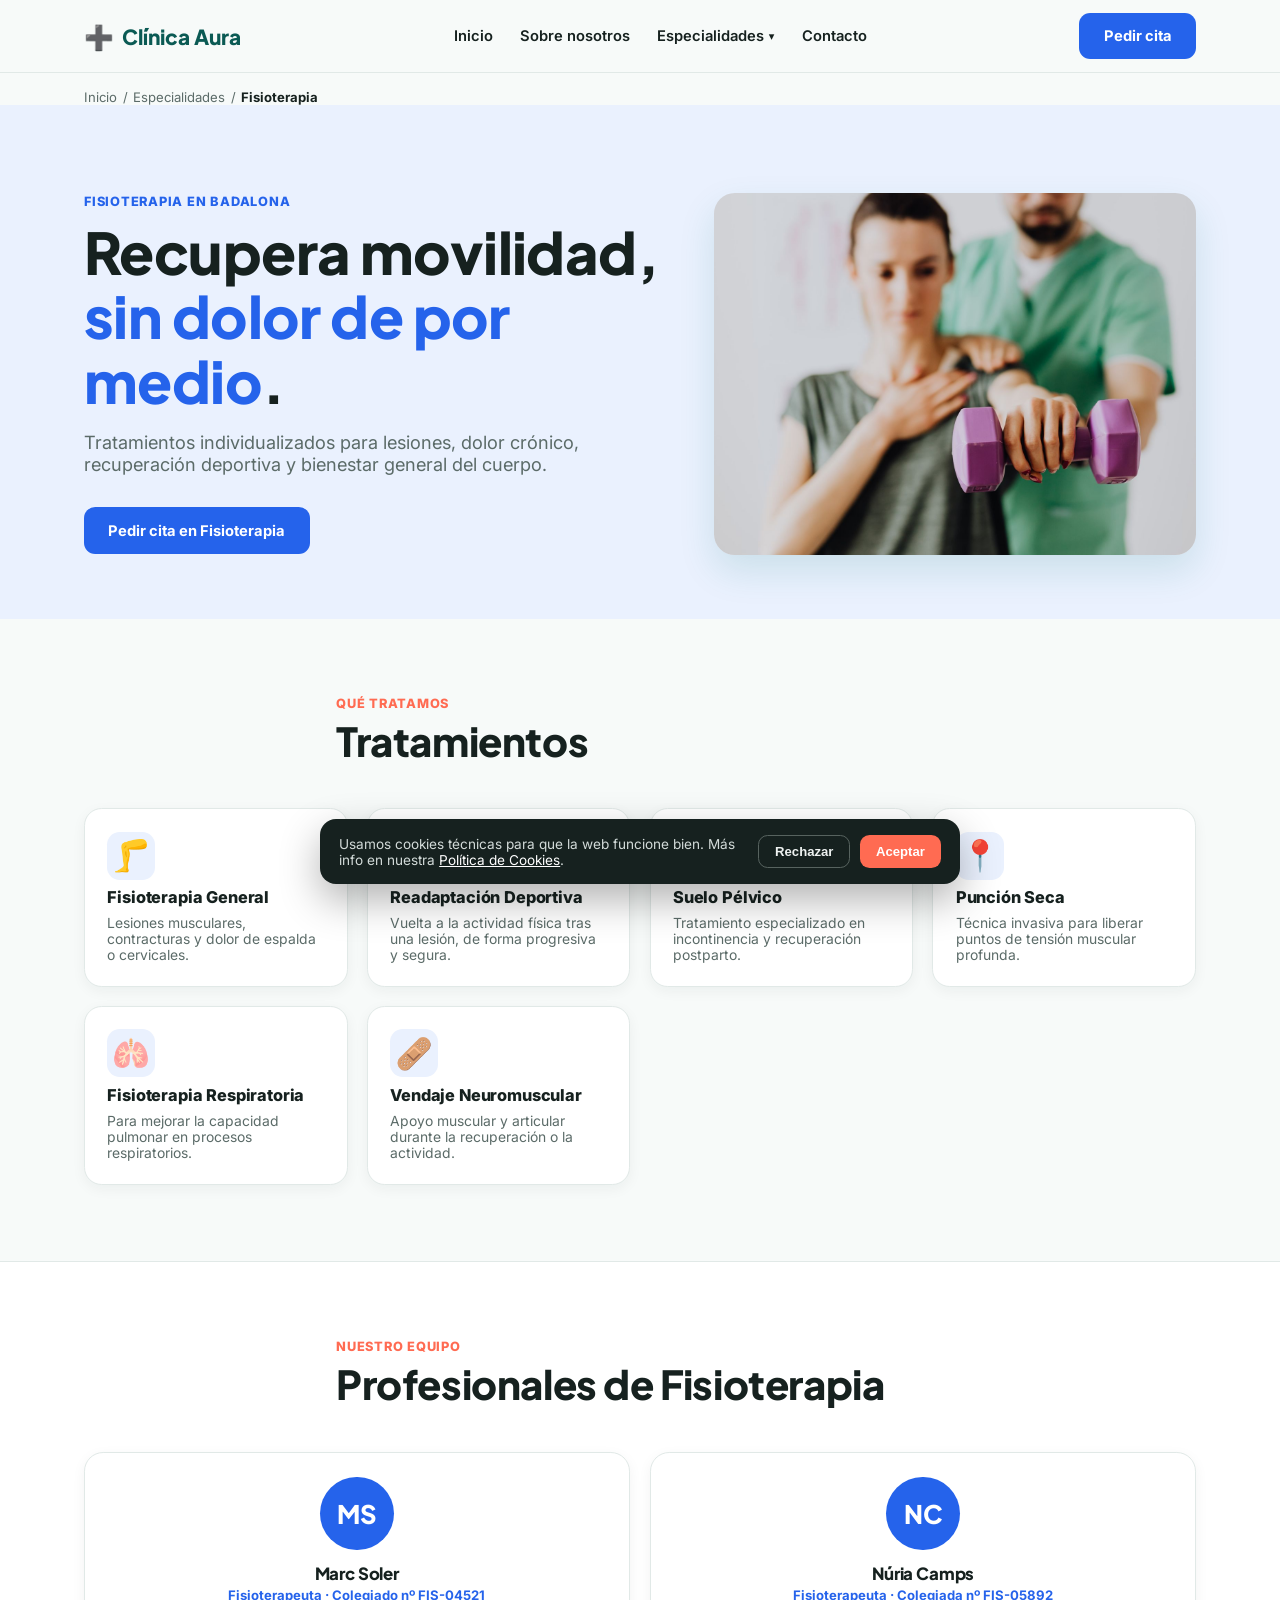
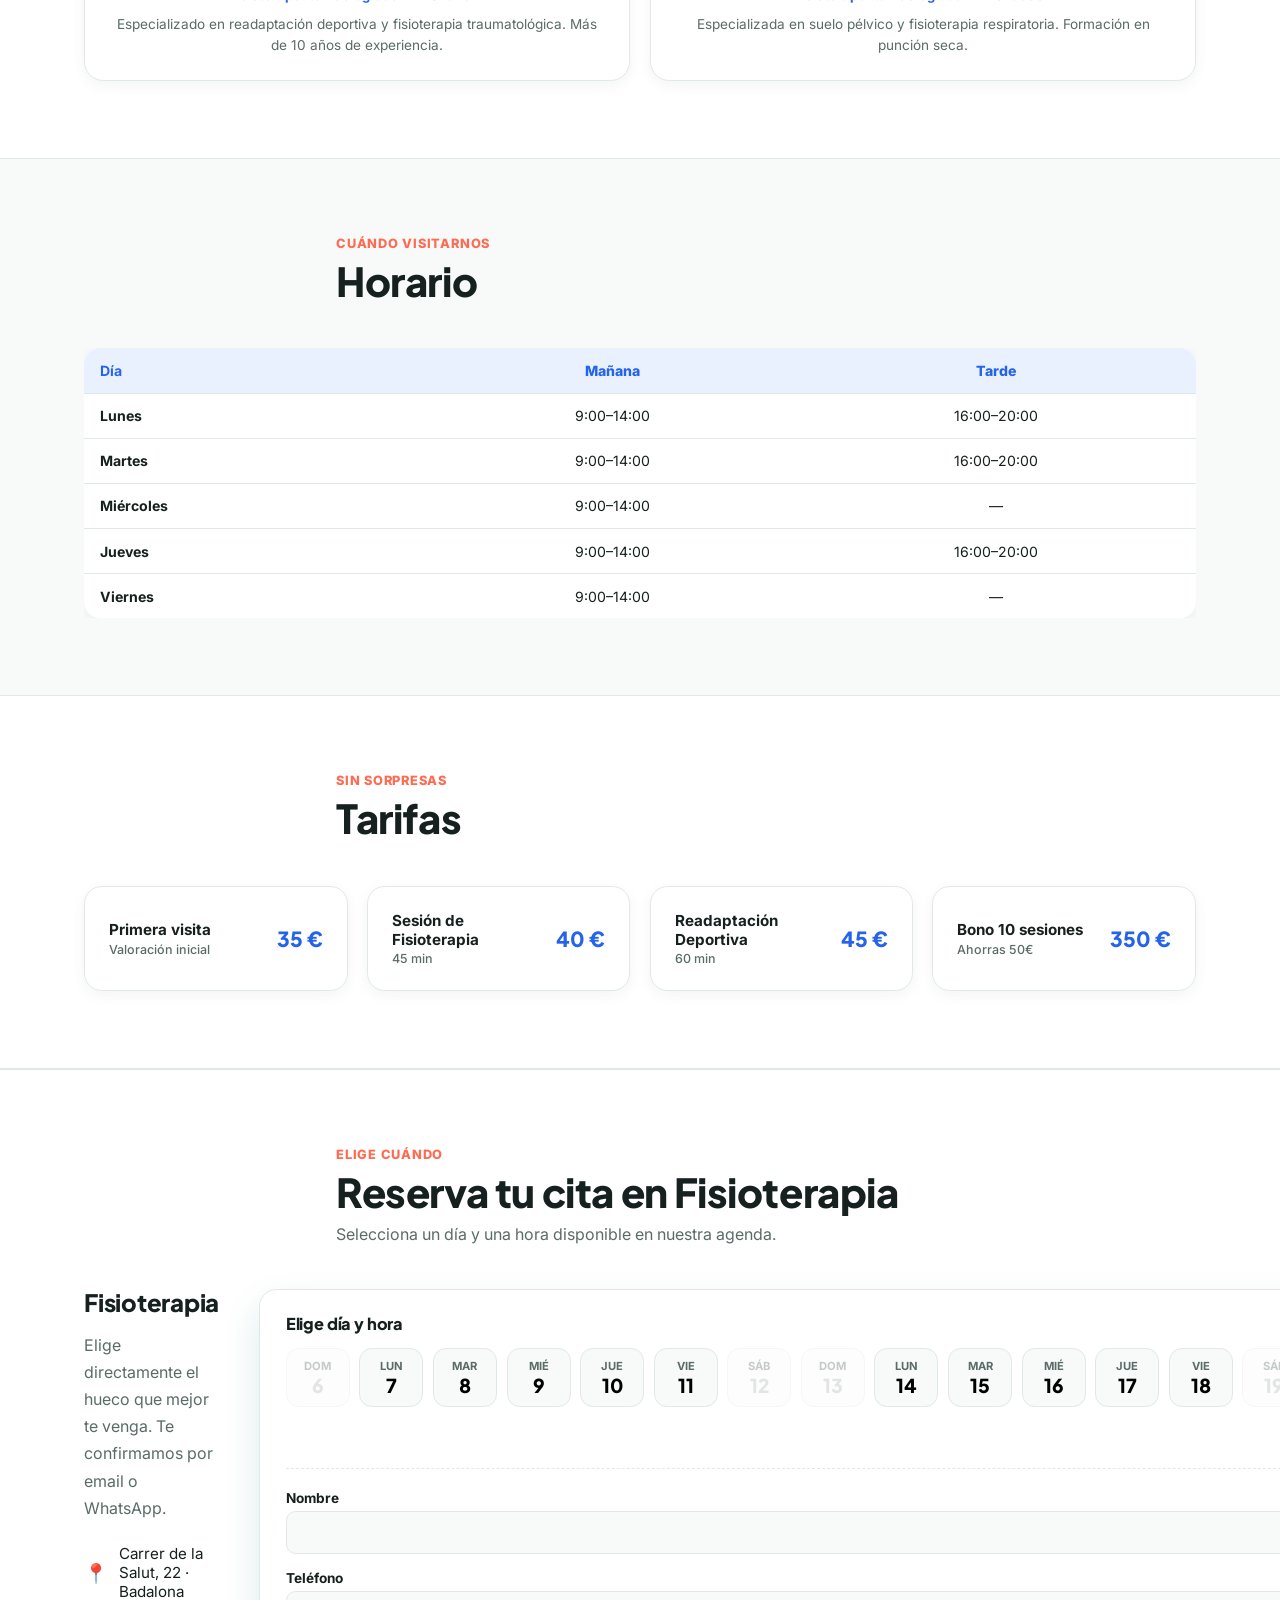
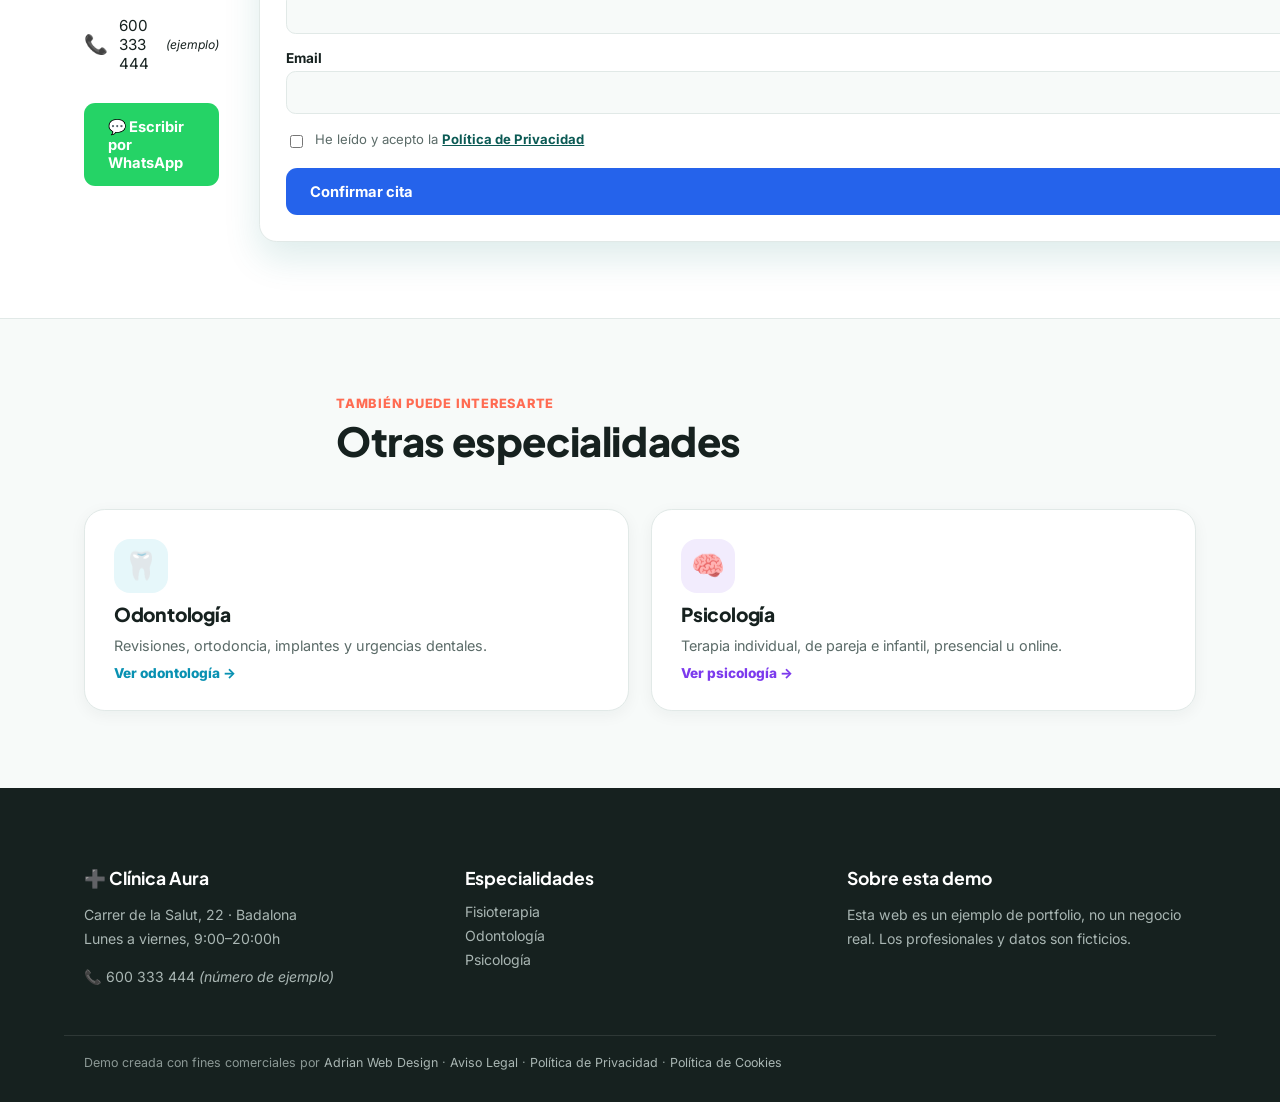
==== fisioterapia.html @ 90108363 "Primera version de la demo Clinica Aura" ====
<!doctype html>
<html lang="es">
<head>
<meta charset="UTF-8" />
<meta name="viewport" content="width=device-width, initial-scale=1.0" />
<title>Fisioterapia en Badalona | Clínica Aura</title>
<meta name="description" content="Fisioterapia en Badalona: readaptación deportiva, suelo pélvico y punción seca. Horarios, profesionales y tarifas. Pide tu cita en Clínica Aura." />
<link rel="preconnect" href="https://fonts.googleapis.com">
<link href="https://fonts.googleapis.com/css2?family=Plus+Jakarta+Sans:wght@700;800&family=Inter:wght@400;600;700;800&display=swap" rel="stylesheet">
<link rel="stylesheet" href="clinica.css" />
</head>
<body class="theme-fisio">

<header class="site-header">
  <div class="wrap">
    <a href="index.html" class="logo"><span class="ico">➕</span> Clínica Aura</a>
    <nav class="nav-links">
      <a href="index.html">Inicio</a>
      <a href="sobre-nosotros.html">Sobre nosotros</a>
      <div class="dropdown">
        <button class="dropdown-btn">Especialidades <span class="caret">▾</span></button>
        <div class="dropdown-menu">
          <a href="fisioterapia.html"><span class="tag" style="background:#2563eb"></span> Fisioterapia</a>
          <a href="odontologia.html"><span class="tag" style="background:#0891b2"></span> Odontología</a>
          <a href="psicologia.html"><span class="tag" style="background:#7c3aed"></span> Psicología</a>
        </div>
      </div>
      <a href="index.html#contacto">Contacto</a>
    </nav>
    <a href="index.html#contacto" class="btn btn-accent">Pedir cita</a>
  </div>
</header>

<div class="wrap">
  <div class="breadcrumb"><a href="index.html">Inicio</a><span class="sep">/</span><a href="index.html#especialidades">Especialidades</a><span class="sep">/</span><span class="current">Fisioterapia</span></div>
</div>

<section class="hero specialty">
  <div class="wrap hero-grid">
    <div>
      <div class="eyebrow">Fisioterapia en Badalona</div>
      <h1>Recupera movilidad, <span>sin dolor de por medio</span>.</h1>
      <p class="lead">Tratamientos individualizados para lesiones, dolor crónico, recuperación deportiva y bienestar general del cuerpo.</p>
      <div class="cta-row"><a href="#reserva" class="btn btn-accent">Pedir cita en Fisioterapia</a></div>
    </div>
    <div class="hero-photo">
      <!-- Foto: Pexels, licencia gratuita (pexels.com/photo/4506073) -->
      <img src="assets/fisio-hero.jpg" alt="Fisioterapeuta ayudando a un paciente en una sesión de rehabilitación" loading="lazy">
    </div>
  </div>
</section>

<section class="section">
  <div class="wrap">
    <div class="section-head reveal">
      <div class="eyebrow">Qué tratamos</div>
      <h2>Tratamientos</h2>
    </div>
    <div class="grid">
      <div class="card reveal"><div class="ico">🦵</div><h3>Fisioterapia General</h3><div class="desc">Lesiones musculares, contracturas y dolor de espalda o cervicales.</div></div>
      <div class="card reveal"><div class="ico">🏃</div><h3>Readaptación Deportiva</h3><div class="desc">Vuelta a la actividad física tras una lesión, de forma progresiva y segura.</div></div>
      <div class="card reveal"><div class="ico">🌸</div><h3>Suelo Pélvico</h3><div class="desc">Tratamiento especializado en incontinencia y recuperación postparto.</div></div>
      <div class="card reveal"><div class="ico">📍</div><h3>Punción Seca</h3><div class="desc">Técnica invasiva para liberar puntos de tensión muscular profunda.</div></div>
      <div class="card reveal"><div class="ico">🫁</div><h3>Fisioterapia Respiratoria</h3><div class="desc">Para mejorar la capacidad pulmonar en procesos respiratorios.</div></div>
      <div class="card reveal"><div class="ico">🩹</div><h3>Vendaje Neuromuscular</h3><div class="desc">Apoyo muscular y articular durante la recuperación o la actividad.</div></div>
    </div>
  </div>
</section>

<section class="section alt">
  <div class="wrap">
    <div class="section-head reveal">
      <div class="eyebrow">Nuestro equipo</div>
      <h2>Profesionales de Fisioterapia</h2>
    </div>
    <div class="pro-grid">
      <div class="pro-card reveal">
        <div class="pro-avatar">MS</div>
        <h3>Marc Soler</h3>
        <div class="rol">Fisioterapeuta · Colegiado nº FIS-04521</div>
        <p>Especializado en readaptación deportiva y fisioterapia traumatológica. Más de 10 años de experiencia.</p>
      </div>
      <div class="pro-card reveal">
        <div class="pro-avatar">NC</div>
        <h3>Núria Camps</h3>
        <div class="rol">Fisioterapeuta · Colegiada nº FIS-05892</div>
        <p>Especializada en suelo pélvico y fisioterapia respiratoria. Formación en punción seca.</p>
      </div>
    </div>
  </div>
</section>

<section class="section">
  <div class="wrap">
    <div class="section-head reveal">
      <div class="eyebrow">Cuándo visitarnos</div>
      <h2>Horario</h2>
    </div>
    <div class="table-scroll reveal">
      <table class="timetable">
        <thead><tr><th>Día</th><th>Mañana</th><th>Tarde</th></tr></thead>
        <tbody>
          <tr><td>Lunes</td><td>9:00–14:00</td><td>16:00–20:00</td></tr>
          <tr><td>Martes</td><td>9:00–14:00</td><td>16:00–20:00</td></tr>
          <tr><td>Miércoles</td><td>9:00–14:00</td><td>—</td></tr>
          <tr><td>Jueves</td><td>9:00–14:00</td><td>16:00–20:00</td></tr>
          <tr><td>Viernes</td><td>9:00–14:00</td><td>—</td></tr>
        </tbody>
      </table>
    </div>
  </div>
</section>

<section class="section alt">
  <div class="wrap">
    <div class="section-head reveal">
      <div class="eyebrow">Sin sorpresas</div>
      <h2>Tarifas</h2>
    </div>
    <div class="price-table">
      <div class="price-card reveal"><div class="name">Primera visita<small>Valoración inicial</small></div><div class="amount">35 €</div></div>
      <div class="price-card reveal"><div class="name">Sesión de Fisioterapia<small>45 min</small></div><div class="amount">40 €</div></div>
      <div class="price-card reveal"><div class="name">Readaptación Deportiva<small>60 min</small></div><div class="amount">45 €</div></div>
      <div class="price-card reveal"><div class="name">Bono 10 sesiones<small>Ahorras 50€</small></div><div class="amount">350 €</div></div>
    </div>
  </div>
</section>

<section class="section alt" id="reserva">
  <div class="wrap">
    <div class="section-head reveal">
      <div class="eyebrow">Elige cuándo</div>
      <h2>Reserva tu cita en Fisioterapia</h2>
      <p>Selecciona un día y una hora disponible en nuestra agenda.</p>
    </div>
    <div class="contact-wrap">
      <div class="contact-info reveal">
        <h3>Fisioterapia</h3>
        <p>Elige directamente el hueco que mejor te venga. Te confirmamos por email o WhatsApp.</p>
        <div class="item"><span class="ico">📍</span> Carrer de la Salut, 22 · Badalona</div>
        <div class="item"><span class="ico">📞</span> 600 333 444 <em style="font-size:0.8em;">(ejemplo)</em></div>
        <a href="#" class="btn btn-wsp" style="margin-top:1rem;">💬 Escribir por WhatsApp</a>
      </div>
      <div class="reveal">
        <form class="contact-form">
          <div class="form-error"></div>
          <div class="booking-widget">
            <h3>Elige día y hora</h3>
            <div class="day-picker"></div>
            <div class="time-grid"></div>
            <div class="booking-summary"></div>
            <input type="hidden" name="cita_fecha">
            <input type="hidden" name="cita_hora">
          </div>
          <div class="field"><label for="nombre-fisio">Nombre</label><input type="text" id="nombre-fisio" name="nombre" required></div>
          <div class="field"><label for="telefono-fisio">Teléfono</label><input type="tel" id="telefono-fisio" name="telefono" required></div>
          <div class="field"><label for="email-fisio">Email</label><input type="email" id="email-fisio" name="email" required></div>
          <div class="checkbox-row">
            <input type="checkbox" id="privacidad-fisio" name="privacidad">
            <label for="privacidad-fisio">He leído y acepto la <a href="politica-privacidad.html" target="_blank">Política de Privacidad</a></label>
          </div>
          <div class="submit-row"><button type="submit" class="btn btn-accent">Confirmar cita</button></div>
        </form>
        <div class="form-success">
          <div class="ico">✅</div>
          <h3>¡Cita solicitada!</h3>
          <p class="cita-elegida"></p>
          <p style="font-size:0.85rem;">Esto es una demo: en la web real, esta solicitud llegaría directamente a la agenda de la clínica.</p>
        </div>
      </div>
    </div>
  </div>
</section>

<section class="section">
  <div class="wrap">
    <div class="section-head reveal">
      <div class="eyebrow">También puede interesarte</div>
      <h2>Otras especialidades</h2>
    </div>
    <div class="spec-grid">
      <a href="odontologia.html" class="spec-card odonto reveal"><div class="ico">🦷</div><h3>Odontología</h3><p>Revisiones, ortodoncia, implantes y urgencias dentales.</p><div class="go">Ver odontología →</div></a>
      <a href="psicologia.html" class="spec-card psico reveal"><div class="ico">🧠</div><h3>Psicología</h3><p>Terapia individual, de pareja e infantil, presencial u online.</p><div class="go">Ver psicología →</div></a>
    </div>
  </div>
</section>

<footer class="site-footer">
  <div class="wrap">
    <div><h4>➕ Clínica Aura</h4><p>Carrer de la Salut, 22 · Badalona<br>Lunes a viernes, 9:00–20:00h</p><p>📞 600 333 444 <em>(número de ejemplo)</em></p></div>
    <div><h4>Especialidades</h4><ul><li><a href="fisioterapia.html">Fisioterapia</a></li><li><a href="odontologia.html">Odontología</a></li><li><a href="psicologia.html">Psicología</a></li></ul></div>
    <div><h4>Sobre esta demo</h4><p>Esta web es un ejemplo de portfolio, no un negocio real. Los profesionales y datos son ficticios.</p></div>
  </div>
  <div class="footer-bottom">
    <span>Demo creada con fines comerciales por <a href="https://adrianwebdesign.es/" target="_blank" rel="noopener">Adrian Web Design</a> · <a href="aviso-legal.html">Aviso Legal</a> · <a href="politica-privacidad.html">Política de Privacidad</a> · <a href="politica-cookies.html">Política de Cookies</a></span>
  </div>
</footer>

<div class="cookie-banner" id="cookie-banner">
  <p>Usamos cookies técnicas para que la web funcione bien. Más info en nuestra <a href="politica-cookies.html">Política de Cookies</a>.</p>
  <div class="cookie-actions"><button class="btn-reject" id="cookie-reject">Rechazar</button><button class="btn-accept" id="cookie-accept">Aceptar</button></div>
</div>

<script>
window.CLINIC_SCHEDULE = {
  0: null,
  1: ['09:00','10:00','11:00','12:00','13:00','16:00','17:00','18:00','19:00'],
  2: ['09:00','10:00','11:00','12:00','13:00','16:00','17:00','18:00','19:00'],
  3: ['09:00','10:00','11:00','12:00','13:00'],
  4: ['09:00','10:00','11:00','12:00','13:00','16:00','17:00','18:00','19:00'],
  5: ['09:00','10:00','11:00','12:00','13:00'],
  6: null
};
</script>
<script src="script.js"></script>
</body>
</html>
---- clinica.css ----
/* ===== Clínica Aura — demo de portfolio ===== */

:root {
  --teal: #0f766e;
  --teal-osc: #0b5a54;
  --mint: #eafaf7;
  --coral: #ff6b52;
  --ink: #16211f;
  --ink-suave: #5b6b68;
  --bg: #f7faf9;
  --borde: #e1e9e7;
  --sombra: 0 16px 36px rgba(15, 118, 110, 0.14);
  --accent: var(--teal);
  --accent-bg: var(--mint);
  font-size: 16px;
}

/* Temas por especialidad */
.theme-fisio { --accent: #2563eb; --accent-bg: #eaf1fe; }
.theme-odonto { --accent: #0891b2; --accent-bg: #e6f7fa; }
.theme-psico { --accent: #7c3aed; --accent-bg: #f2ecfd; }

* { box-sizing: border-box; }
html { scroll-behavior: smooth; }

body { margin: 0; font-family: "Inter", system-ui, sans-serif; background: var(--bg); color: var(--ink); -webkit-font-smoothing: antialiased; overflow-x: hidden; }

h1, h2, h3, .display { font-family: "Plus Jakarta Sans", "Inter", sans-serif; font-weight: 800; line-height: 1.12; margin: 0; letter-spacing: -0.01em; }

a { color: inherit; }
img { max-width: 100%; display: block; }
.wrap { max-width: 72rem; margin: 0 auto; padding: 0 1.25rem; }

.reveal { opacity: 0; transform: translateY(18px); transition: opacity 0.6s ease, transform 0.6s ease; }
.reveal.in { opacity: 1; transform: translateY(0); }

/* ---------- Header ---------- */

.site-header { position: sticky; top: 0; z-index: 50; background: rgba(247, 250, 249, 0.92); backdrop-filter: blur(10px); border-bottom: 1px solid var(--borde); }
.site-header .wrap { display: flex; align-items: center; justify-content: space-between; gap: 1rem; height: 4.5rem; }
.logo { display: flex; align-items: center; gap: 0.5rem; font-family: "Plus Jakarta Sans", sans-serif; font-weight: 800; font-size: clamp(1.05rem, 2vw, 1.3rem); text-decoration: none; color: var(--teal-osc); white-space: nowrap; }
.logo .ico { font-size: 1.5rem; }

.nav-links { display: flex; align-items: center; gap: 0.3rem; font-weight: 600; font-size: 0.92rem; }
.nav-links > a { text-decoration: none; color: var(--ink); padding: 0.5rem 0.7rem; border-radius: 0.5rem; }
.nav-links > a:hover { background: var(--mint); color: var(--teal-osc); }

.dropdown { position: relative; }
.dropdown-btn { background: none; border: none; font: inherit; font-weight: 600; color: var(--ink); cursor: pointer; display: flex; align-items: center; gap: 0.3rem; padding: 0.5rem 0.7rem; border-radius: 0.5rem; }
.dropdown-btn:hover, .dropdown.open .dropdown-btn { background: var(--mint); color: var(--teal-osc); }
.dropdown-btn .caret { font-size: 0.7rem; transition: transform 0.15s ease; }
.dropdown.open .dropdown-btn .caret { transform: rotate(180deg); }
.dropdown-menu {
  position: absolute; top: calc(100% + 0.6rem); left: 50%; transform: translateX(-50%) translateY(-6px);
  background: #fff; border: 1px solid var(--borde); border-radius: 1rem; box-shadow: var(--sombra);
  min-width: 15rem; padding: 0.5rem; opacity: 0; pointer-events: none; transition: opacity 0.15s ease, transform 0.15s ease;
}
.dropdown.open .dropdown-menu { opacity: 1; pointer-events: auto; transform: translateX(-50%) translateY(0); }
.dropdown-menu a { display: flex; align-items: center; gap: 0.6rem; padding: 0.65rem 0.75rem; border-radius: 0.6rem; text-decoration: none; color: var(--ink); font-size: 0.9rem; font-weight: 600; }
.dropdown-menu a:hover { background: var(--bg); }
.dropdown-menu a .tag { width: 0.55rem; height: 0.55rem; border-radius: 50%; flex-shrink: 0; }

.btn { display: inline-flex; align-items: center; gap: 0.5rem; padding: 0.78rem 1.4rem; border-radius: 0.7rem; font-weight: 700; text-decoration: none; font-size: 0.92rem; border: 2px solid transparent; cursor: pointer; transition: transform 0.15s ease; font-family: inherit; }
.btn:hover { transform: translateY(-2px); }
.btn-solid { background: var(--coral); color: #fff; box-shadow: 0 10px 26px rgba(255,107,82,0.3); }
.btn-solid:hover { background: #e85a42; }
.btn-outline { background: transparent; border-color: var(--ink); color: var(--ink); }
.btn-accent { background: var(--accent); color: #fff; }
.btn-wsp { background: #25d366; color: #fff; }

.mobile-toggle { display: none; background: none; border: none; font-size: 1.4rem; cursor: pointer; }

/* Breadcrumb */
.breadcrumb { font-size: 0.82rem; color: var(--ink-suave); padding: 1rem 0 0; }
.breadcrumb a { color: var(--ink-suave); text-decoration: none; }
.breadcrumb a:hover { color: var(--accent); }
.breadcrumb .sep { margin: 0 0.35rem; }
.breadcrumb .current { color: var(--ink); font-weight: 700; }

/* ---------- Hero genérico ---------- */

.hero { position: relative; padding: clamp(3rem, 7vw, 5.5rem) 0 clamp(2.5rem, 5vw, 4rem); overflow: hidden; }
.hero.home { text-align: center; background: radial-gradient(circle at 15% 10%, rgba(15,118,110,0.1), transparent 45%), radial-gradient(circle at 88% 0%, rgba(255,107,82,0.12), transparent 42%), var(--bg); }
.hero.specialty { background: var(--accent-bg); }
.badge-demo { display: inline-block; margin-bottom: 1.1rem; padding: 0.35rem 0.9rem; border-radius: 999px; background: var(--ink); color: #fff; font-size: 0.72rem; font-weight: 700; letter-spacing: 0.06em; text-transform: uppercase; }
.eyebrow { font-weight: 800; color: var(--coral); letter-spacing: 0.06em; text-transform: uppercase; font-size: 0.8rem; margin-bottom: 0.7rem; }
.specialty .eyebrow { color: var(--accent); }
.hero h1 { font-size: clamp(2.2rem, 5.5vw, 3.6rem); max-width: 42rem; }
.hero.home h1 { margin: 0 auto; }
.hero h1 span { color: var(--teal); }
.hero.specialty h1 span { color: var(--accent); }
.hero p.lead { max-width: 34rem; margin-top: 1.1rem; color: var(--ink-suave); font-size: clamp(1rem, 1.6vw, 1.14rem); }
.hero.home p.lead { margin-left: auto; margin-right: auto; }
.hero .cta-row { margin-top: 2rem; display: flex; gap: 0.9rem; flex-wrap: wrap; }
.hero.home .cta-row { justify-content: center; }

.trust-row { margin-top: 2.4rem; display: flex; gap: clamp(1rem, 4vw, 2.4rem); flex-wrap: wrap; font-size: 0.85rem; color: var(--ink-suave); font-weight: 600; }
.hero.home .trust-row { justify-content: center; }
.trust-row span { display: flex; align-items: center; gap: 0.4rem; }

.hero.specialty .hero-grid { display: grid; grid-template-columns: 1.1fr 0.9fr; gap: 2.5rem; align-items: center; }
.hero.specialty .hero-photo { border-radius: 1.3rem; overflow: hidden; box-shadow: var(--sombra); aspect-ratio: 4/3; }
.hero.specialty .hero-photo img { width: 100%; height: 100%; object-fit: cover; }
@media (max-width: 860px) {
  .hero.specialty .hero-grid { grid-template-columns: 1fr; }
  .hero.specialty .hero-photo { order: -1; aspect-ratio: 16/9; }
}

/* Hero con carrusel de fotos de fondo, 100% automático */
.hero.hero-carousel { background: var(--ink); padding: clamp(6.5rem, 13vw, 8.5rem) 0 clamp(3.5rem, 7vw, 5rem); }
.hero.hero-carousel .carousel.hero-bg {
  position: absolute; inset: 0; z-index: 0;
  border-radius: 0; box-shadow: none; aspect-ratio: auto; max-height: none; height: 100%;
}
.hero.hero-carousel .carousel.hero-bg .carousel-track,
.hero.hero-carousel .carousel.hero-bg .carousel-slide { height: 100%; }
.hero.hero-carousel .carousel.hero-bg .carousel-slide img { filter: brightness(0.5) saturate(1.05); }
.hero.hero-carousel .carousel.hero-bg::after {
  content: ""; position: absolute; inset: 0; z-index: 1;
  background: linear-gradient(180deg, rgba(22,33,31,0.55) 0%, rgba(22,33,31,0.72) 100%);
}
.hero.hero-carousel .carousel.hero-bg .carousel-dots { z-index: 2; bottom: 1.4rem; }
.hero.hero-carousel .wrap { position: relative; z-index: 2; }
.hero.hero-carousel .badge-demo { background: rgba(255,255,255,0.15); }
.hero.hero-carousel .eyebrow { color: #ffb199; }
.hero.hero-carousel h1 { color: #fff; }
.hero.hero-carousel h1 span { color: #5eead4; }
.hero.hero-carousel p.lead { color: #dbe6e4; }
.hero.hero-carousel .btn-outline { border-color: #fff; color: #fff; }
.hero.hero-carousel .trust-row { color: #dbe6e4; }

/* Carrusel de fotos */
.carousel { position: relative; border-radius: 1.1rem; overflow: hidden; box-shadow: var(--sombra); aspect-ratio: 16/9; max-height: 30rem; }
.carousel-track { display: flex; height: 100%; transition: transform 0.5s ease; }
.carousel-slide { flex: 0 0 100%; height: 100%; position: relative; }
.carousel-slide img { width: 100%; height: 100%; object-fit: cover; }
.carousel-dots { position: absolute; bottom: 0.9rem; left: 50%; transform: translateX(-50%); display: flex; gap: 0.5rem; }
.carousel-dots button { width: 0.55rem; height: 0.55rem; border-radius: 50%; border: none; background: rgba(255,255,255,0.55); cursor: pointer; padding: 0; }
.carousel-dots button.active { background: #fff; width: 1.4rem; border-radius: 999px; }

.showcase { display: grid; grid-template-columns: 1fr 1fr; gap: 2.5rem; align-items: center; }
.showcase .photo { border-radius: 1.4rem; overflow: hidden; box-shadow: var(--sombra); aspect-ratio: 4/3; }
.showcase .photo img { width: 100%; height: 100%; object-fit: cover; }
@media (max-width: 860px) { .showcase { grid-template-columns: 1fr; } .showcase .photo { order: -1; } }

/* Especialidades home */
.spec-grid { display: grid; grid-template-columns: repeat(auto-fit, minmax(17rem, 1fr)); gap: 1.4rem; }
.spec-card { background: #fff; border: 1px solid var(--borde); border-radius: 1.3rem; padding: 1.8rem; box-shadow: 0 4px 16px rgba(22,33,31,0.05); transition: box-shadow 0.15s ease, transform 0.15s ease; text-decoration: none; color: var(--ink); display: flex; flex-direction: column; gap: 0.7rem; }
.spec-card:hover { box-shadow: var(--sombra); transform: translateY(-4px); }
.spec-card .ico { width: 3.4rem; height: 3.4rem; border-radius: 1rem; display: flex; align-items: center; justify-content: center; font-size: 1.7rem; }
.spec-card.fisio .ico { background: #eaf1fe; }
.spec-card.odonto .ico { background: #e6f7fa; }
.spec-card.psico .ico { background: #f2ecfd; }
.spec-card h3 { font-size: 1.2rem; }
.spec-card p { font-size: 0.9rem; color: var(--ink-suave); margin: 0; flex-grow: 1; }
.spec-card .go { font-size: 0.85rem; font-weight: 800; display: flex; align-items: center; gap: 0.3rem; }
.spec-card.fisio .go { color: #2563eb; }
.spec-card.odonto .go { color: #0891b2; }
.spec-card.psico .go { color: #7c3aed; }

/* ---------- Secciones ---------- */

.section { padding: clamp(3rem, 6vw, 5rem) 0; }
.section.alt { background: #fff; border-top: 1px solid var(--borde); border-bottom: 1px solid var(--borde); }
.section-head { max-width: 38rem; margin: 0 auto clamp(2rem, 4vw, 2.8rem); }
.section-head.center { text-align: center; }
.section-head .eyebrow { margin-bottom: 0.5rem; }
.section-head h2 { font-size: clamp(1.9rem, 3.8vw, 2.5rem); }
.section-head p { color: var(--ink-suave); margin-top: 0.6rem; }

.grid { display: grid; grid-template-columns: repeat(auto-fill, minmax(16rem, 1fr)); gap: 1.2rem; }
.card { background: #fff; border: 1px solid var(--borde); border-radius: 1.1rem; padding: 1.4rem; display: flex; flex-direction: column; gap: 0.55rem; box-shadow: 0 4px 14px rgba(22,33,31,0.05); transition: box-shadow 0.15s ease, transform 0.15s ease; }
.card:hover { box-shadow: var(--sombra); transform: translateY(-3px); }
.card .ico { font-size: 1.9rem; width: 3rem; height: 3rem; display: flex; align-items: center; justify-content: center; background: var(--accent-bg); border-radius: 0.8rem; }
.card h3 { font-size: 1.02rem; font-family: "Inter", sans-serif; font-weight: 800; }
.card .desc { font-size: 0.87rem; color: var(--ink-suave); flex-grow: 1; }

/* Profesionales */
.pro-grid { display: grid; grid-template-columns: repeat(auto-fit, minmax(15.5rem, 1fr)); gap: 1.3rem; }
.pro-card { background: #fff; border: 1px solid var(--borde); border-radius: 1.2rem; padding: 1.5rem; text-align: center; box-shadow: 0 4px 14px rgba(22,33,31,0.05); }
.pro-avatar { width: 4.6rem; height: 4.6rem; border-radius: 50%; margin: 0 auto 0.9rem; background: var(--accent); color: #fff; display: flex; align-items: center; justify-content: center; font-size: 1.6rem; font-weight: 800; font-family: "Plus Jakarta Sans", sans-serif; }
.pro-card h3 { font-size: 1.05rem; }
.pro-card .rol { color: var(--accent); font-weight: 700; font-size: 0.82rem; margin: 0.2rem 0 0.7rem; }
.pro-card p { font-size: 0.85rem; color: var(--ink-suave); margin: 0; line-height: 1.55; }

/* Horarios */
.timetable { width: 100%; border-collapse: collapse; background: #fff; border-radius: 1rem; overflow: hidden; box-shadow: 0 4px 14px rgba(22,33,31,0.05); }
.timetable th, .timetable td { padding: 0.85rem 1rem; text-align: center; font-size: 0.88rem; border-bottom: 1px solid var(--borde); }
.timetable th { background: var(--accent-bg); color: var(--accent); font-weight: 800; }
.timetable td:first-child, .timetable th:first-child { text-align: left; font-weight: 700; }
.timetable tr:last-child td { border-bottom: none; }
.table-scroll { overflow-x: auto; }

/* Tarifas */
.price-table { display: grid; grid-template-columns: repeat(auto-fit, minmax(15rem, 1fr)); gap: 1.2rem; }
.price-card { background: #fff; border: 1px solid var(--borde); border-radius: 1.1rem; padding: 1.5rem; display: flex; justify-content: space-between; align-items: center; gap: 1rem; box-shadow: 0 4px 14px rgba(22,33,31,0.05); }
.price-card .name { font-weight: 700; font-size: 0.95rem; }
.price-card .name small { display: block; font-weight: 500; color: var(--ink-suave); font-size: 0.78rem; margin-top: 0.15rem; }
.price-card .amount { font-family: "Plus Jakarta Sans", sans-serif; font-weight: 800; font-size: 1.3rem; color: var(--accent); white-space: nowrap; }

/* Testimonios */
.testi-grid { display: grid; grid-template-columns: repeat(auto-fit, minmax(16rem, 1fr)); gap: 1.2rem; }
.testi { background: #fff; border: 1px solid var(--borde); border-radius: 1.1rem; padding: 1.5rem; font-size: 0.95rem; color: var(--ink-suave); line-height: 1.6; }
.testi .stars { color: var(--coral); font-size: 0.9rem; margin-bottom: 0.6rem; }
.testi .autor { margin-top: 0.9rem; font-weight: 700; color: var(--ink); font-size: 0.85rem; }
.testi .tag { display: inline-block; font-size: 0.7rem; font-weight: 800; text-transform: uppercase; letter-spacing: 0.04em; padding: 0.2rem 0.55rem; border-radius: 999px; margin-bottom: 0.7rem; }

/* FAQ */
.faq { max-width: 42rem; margin: 0 auto; }
.faq-item { border-bottom: 1px solid var(--borde); }
.faq-q { width: 100%; text-align: left; background: none; border: none; cursor: pointer; padding: 1.1rem 0; display: flex; justify-content: space-between; align-items: center; font-weight: 700; font-size: 1rem; color: var(--ink); font-family: inherit; }
.faq-q .plus { transition: transform 0.2s ease; font-size: 1.3rem; color: var(--accent); }
.faq-item.open .faq-q .plus { transform: rotate(45deg); }
.faq-a { max-height: 0; overflow: hidden; transition: max-height 0.25s ease; }
.faq-item.open .faq-a { max-height: 12rem; }
.faq-a p { padding: 0 0 1.1rem; color: var(--ink-suave); font-size: 0.92rem; line-height: 1.6; margin: 0; }

/* Selector de día y hora */
.booking-widget { margin-bottom: 1.3rem; padding-bottom: 1.3rem; border-bottom: 1px dashed var(--borde); }
.booking-widget h3 { font-size: 1.02rem; margin-bottom: 0.9rem; }
.day-picker { display: flex; gap: 0.6rem; overflow-x: auto; padding-bottom: 0.5rem; margin-bottom: 1rem; }
.day-btn { flex-shrink: 0; min-width: 4rem; border: 1.5px solid var(--borde); background: var(--bg); border-radius: 0.8rem; padding: 0.6rem 0.5rem; text-align: center; cursor: pointer; font-family: inherit; }
.day-btn .dow { font-size: 0.7rem; font-weight: 700; color: var(--ink-suave); text-transform: uppercase; display: block; }
.day-btn .num { font-size: 1.2rem; font-weight: 800; font-family: "Plus Jakarta Sans", sans-serif; display: block; }
.day-btn.active { background: var(--accent); border-color: var(--accent); }
.day-btn.active .dow, .day-btn.active .num { color: #fff; }
.time-grid { display: flex; flex-wrap: wrap; gap: 0.5rem; margin-bottom: 1rem; }
.time-btn { border: 1.5px solid var(--borde); background: var(--bg); border-radius: 0.6rem; padding: 0.5rem 0.9rem; font-size: 0.85rem; font-weight: 700; cursor: pointer; font-family: inherit; color: var(--ink); }
.time-btn.active { background: var(--accent); border-color: var(--accent); color: #fff; }
.booking-summary { font-size: 0.85rem; font-weight: 700; color: var(--accent); background: var(--accent-bg); border-radius: 0.7rem; padding: 0.7rem 0.9rem; display: none; }
.booking-summary.show { display: block; }
.no-schedule { font-size: 0.85rem; color: var(--ink-suave); }

/* Contacto */
.contact-wrap { display: grid; grid-template-columns: 1fr 1.1fr; gap: 2.5rem; align-items: flex-start; }
@media (max-width: 800px) { .contact-wrap { grid-template-columns: 1fr; } }
.contact-info h3 { font-size: 1.5rem; margin-bottom: 0.8rem; }
.contact-info p { color: var(--ink-suave); line-height: 1.7; margin-bottom: 1.4rem; }
.contact-info .item { display: flex; gap: 0.7rem; align-items: center; margin-bottom: 0.9rem; font-size: 0.95rem; }
.contact-info .ico { font-size: 1.2rem; }

form.contact-form { background: #fff; border: 1px solid var(--borde); border-radius: 1.1rem; padding: 1.6rem; box-shadow: var(--sombra); }
.field { margin-bottom: 1rem; }
.field label { display: block; font-size: 0.85rem; font-weight: 700; margin-bottom: 0.35rem; }
.field input, .field select, .field textarea { width: 100%; padding: 0.7rem 0.85rem; border: 1.5px solid var(--borde); border-radius: 0.6rem; font-family: inherit; font-size: 0.92rem; background: var(--bg); color: var(--ink); }
.field textarea { resize: vertical; min-height: 4.5rem; }
.checkbox-row { display: flex; align-items: flex-start; gap: 0.6rem; margin: 1.1rem 0; font-size: 0.82rem; color: var(--ink-suave); }
.checkbox-row input { margin-top: 0.2rem; }
.checkbox-row a { color: var(--teal-osc); font-weight: 700; text-decoration: underline; }
.form-error { color: #b3402a; font-size: 0.82rem; margin-bottom: 0.8rem; display: none; }
.form-error.show { display: block; }
.form-success { display: none; text-align: center; padding: 2rem 0; }
.form-success.show { display: block; }
.form-success .ico { font-size: 2.4rem; margin-bottom: 0.6rem; }
.submit-row { display: flex; gap: 0.7rem; flex-wrap: wrap; }
.submit-row button { flex: 1; min-width: 9rem; }

.disclaimer { max-width: 42rem; margin: 2.2rem auto 0; text-align: center; font-size: 0.78rem; color: var(--ink-suave); background: #fff; border: 1px solid var(--borde); border-radius: 0.8rem; padding: 0.9rem 1.1rem; }

/* ---------- Footer ---------- */

.site-footer { background: var(--ink); color: #cfd8d6; padding: clamp(2.5rem, 5vw, 3.5rem) 0 2rem; }
.site-footer .wrap { display: grid; grid-template-columns: repeat(auto-fit, minmax(13rem, 1fr)); gap: 2rem; }
.site-footer h4 { font-family: "Plus Jakarta Sans", sans-serif; font-size: 1.1rem; margin-bottom: 0.7rem; color: #fff; }
.site-footer p, .site-footer li { font-size: 0.88rem; color: #a9b6b3; line-height: 1.7; }
.site-footer ul { list-style: none; margin: 0; padding: 0; }
.site-footer a { text-decoration: none; color: #a9b6b3; }
.site-footer a:hover { color: #fff; }
.footer-bottom { max-width: 72rem; margin: 2rem auto 0; padding: 1.2rem 1.25rem 0; border-top: 1px solid rgba(255,255,255,0.1); font-size: 0.78rem; color: #8b9895; display: flex; flex-wrap: wrap; gap: 0.6rem 1.2rem; justify-content: space-between; }
.footer-bottom a { color: #a9b6b3; }
.footer-bottom a:hover { color: #fff; }

/* ---------- Banner de cookies ---------- */
.cookie-banner { position: fixed; left: 1rem; right: 1rem; bottom: 1rem; z-index: 80; max-width: 40rem; margin: 0 auto; background: var(--ink); color: #eef2f1; border-radius: 1rem; padding: 1rem 1.2rem; box-shadow: 0 16px 40px rgba(0,0,0,0.3); display: flex; flex-wrap: wrap; align-items: center; gap: 0.9rem; transform: translateY(140%); transition: transform 0.3s ease; }
.cookie-banner.show { transform: translateY(0); }
.cookie-banner p { margin: 0; font-size: 0.85rem; flex: 1 1 16rem; color: #d3dbd9; }
.cookie-banner a { color: #fff; text-decoration: underline; }
.cookie-banner .cookie-actions { display: flex; gap: 0.6rem; flex-shrink: 0; }
.cookie-banner button { border: none; border-radius: 0.6rem; padding: 0.5rem 1rem; font-weight: 700; font-size: 0.82rem; cursor: pointer; }
.cookie-banner .btn-reject { background: transparent; border: 1.5px solid #57635f; color: #eef2f1; }
.cookie-banner .btn-accept { background: var(--coral); color: #fff; }

/* ---------- Páginas legales ---------- */
.legal-hero { padding: clamp(3rem, 7vw, 5rem) 0 clamp(2rem, 5vw, 3rem); text-align: center; background: var(--mint); }
.legal-hero h1 { font-size: clamp(2.1rem, 5vw, 3rem); }
.legal-body { max-width: 42rem; margin: 0 auto; padding: clamp(2rem, 5vw, 3rem) 1.25rem clamp(3rem, 6vw, 5rem); }
.legal-body h2 { font-size: 1.25rem; margin: 2rem 0 0.6rem; font-family: "Inter", sans-serif; }
.legal-body h2:first-child { margin-top: 0; }
.legal-body p, .legal-body li { font-size: 0.98rem; line-height: 1.7; color: var(--ink-suave); }
.legal-body strong { color: var(--ink); }
.legal-body .placeholder { background: #fff3cd; color: #6b5300; padding: 0.1rem 0.4rem; border-radius: 0.3rem; font-weight: 700; font-size: 0.85em; }

@media (max-width: 860px) {
  .nav-links { display: none; }
  .mobile-toggle { display: block; }
}
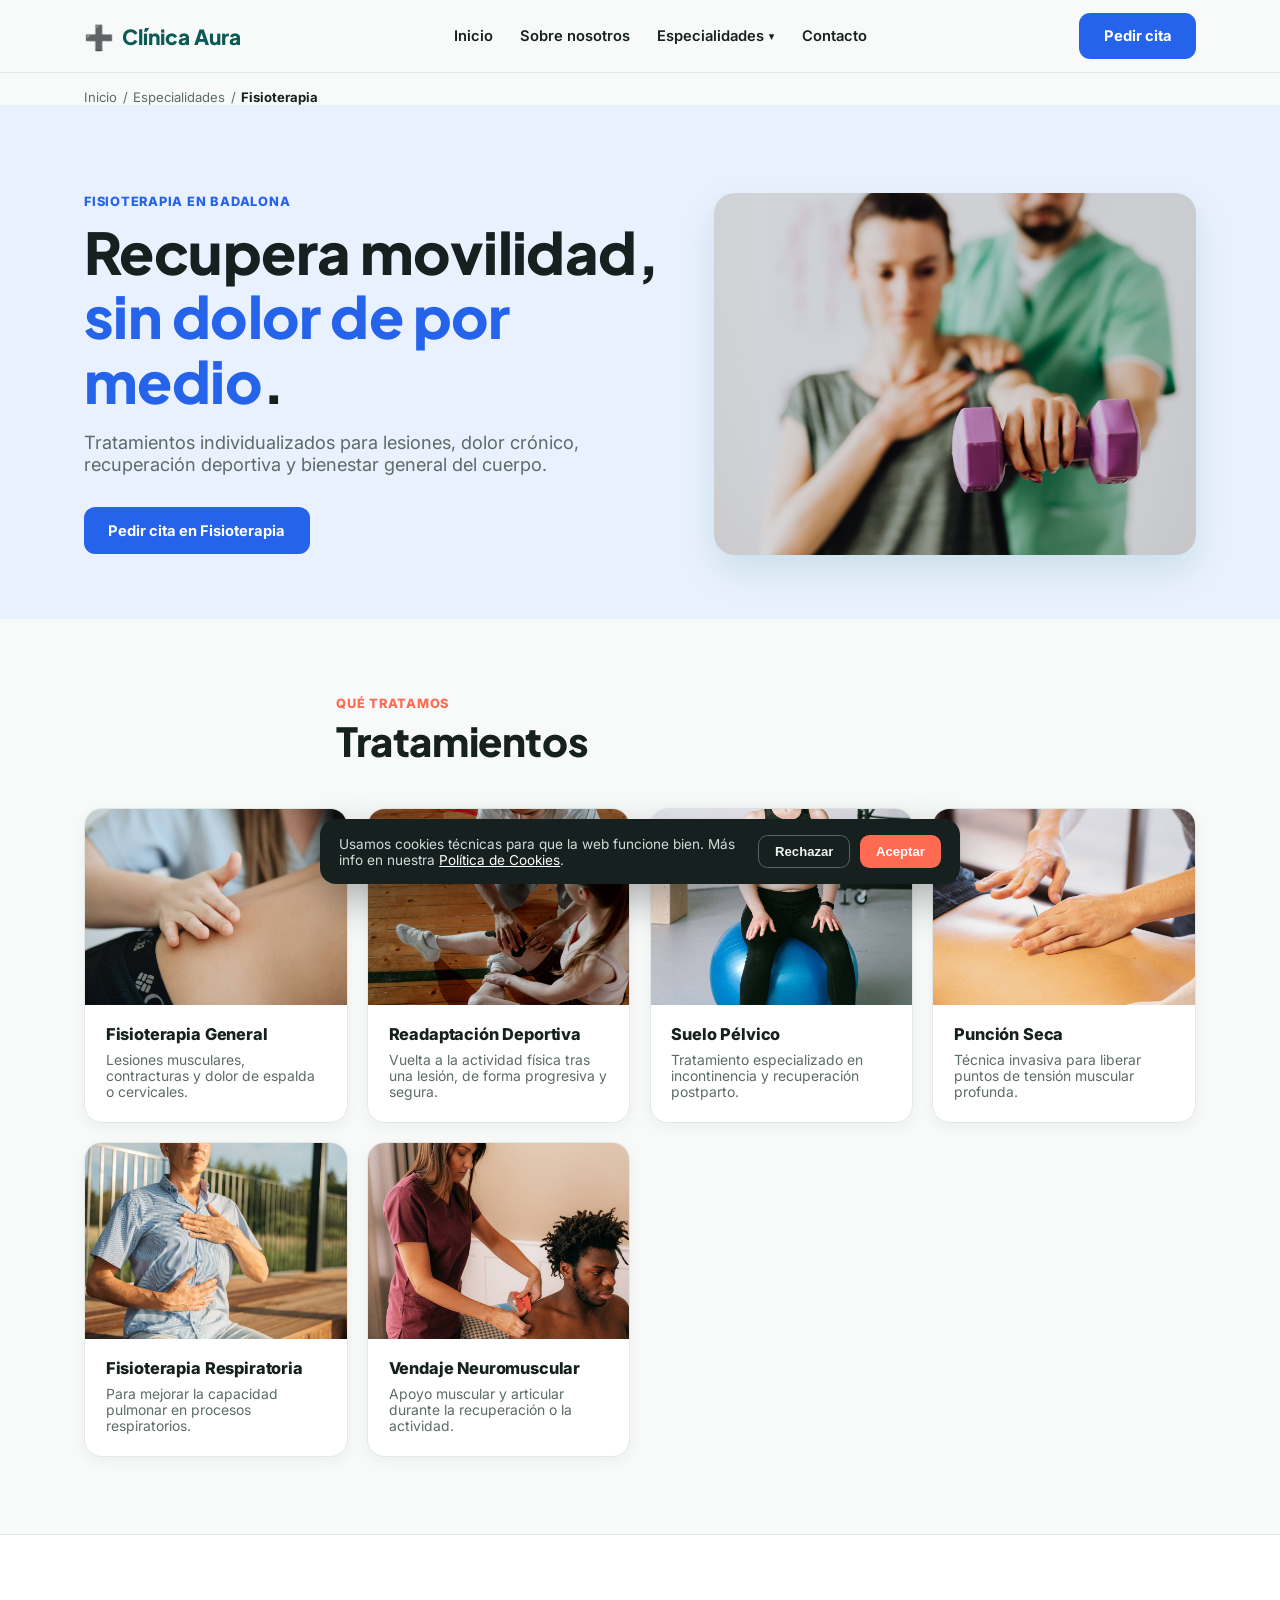
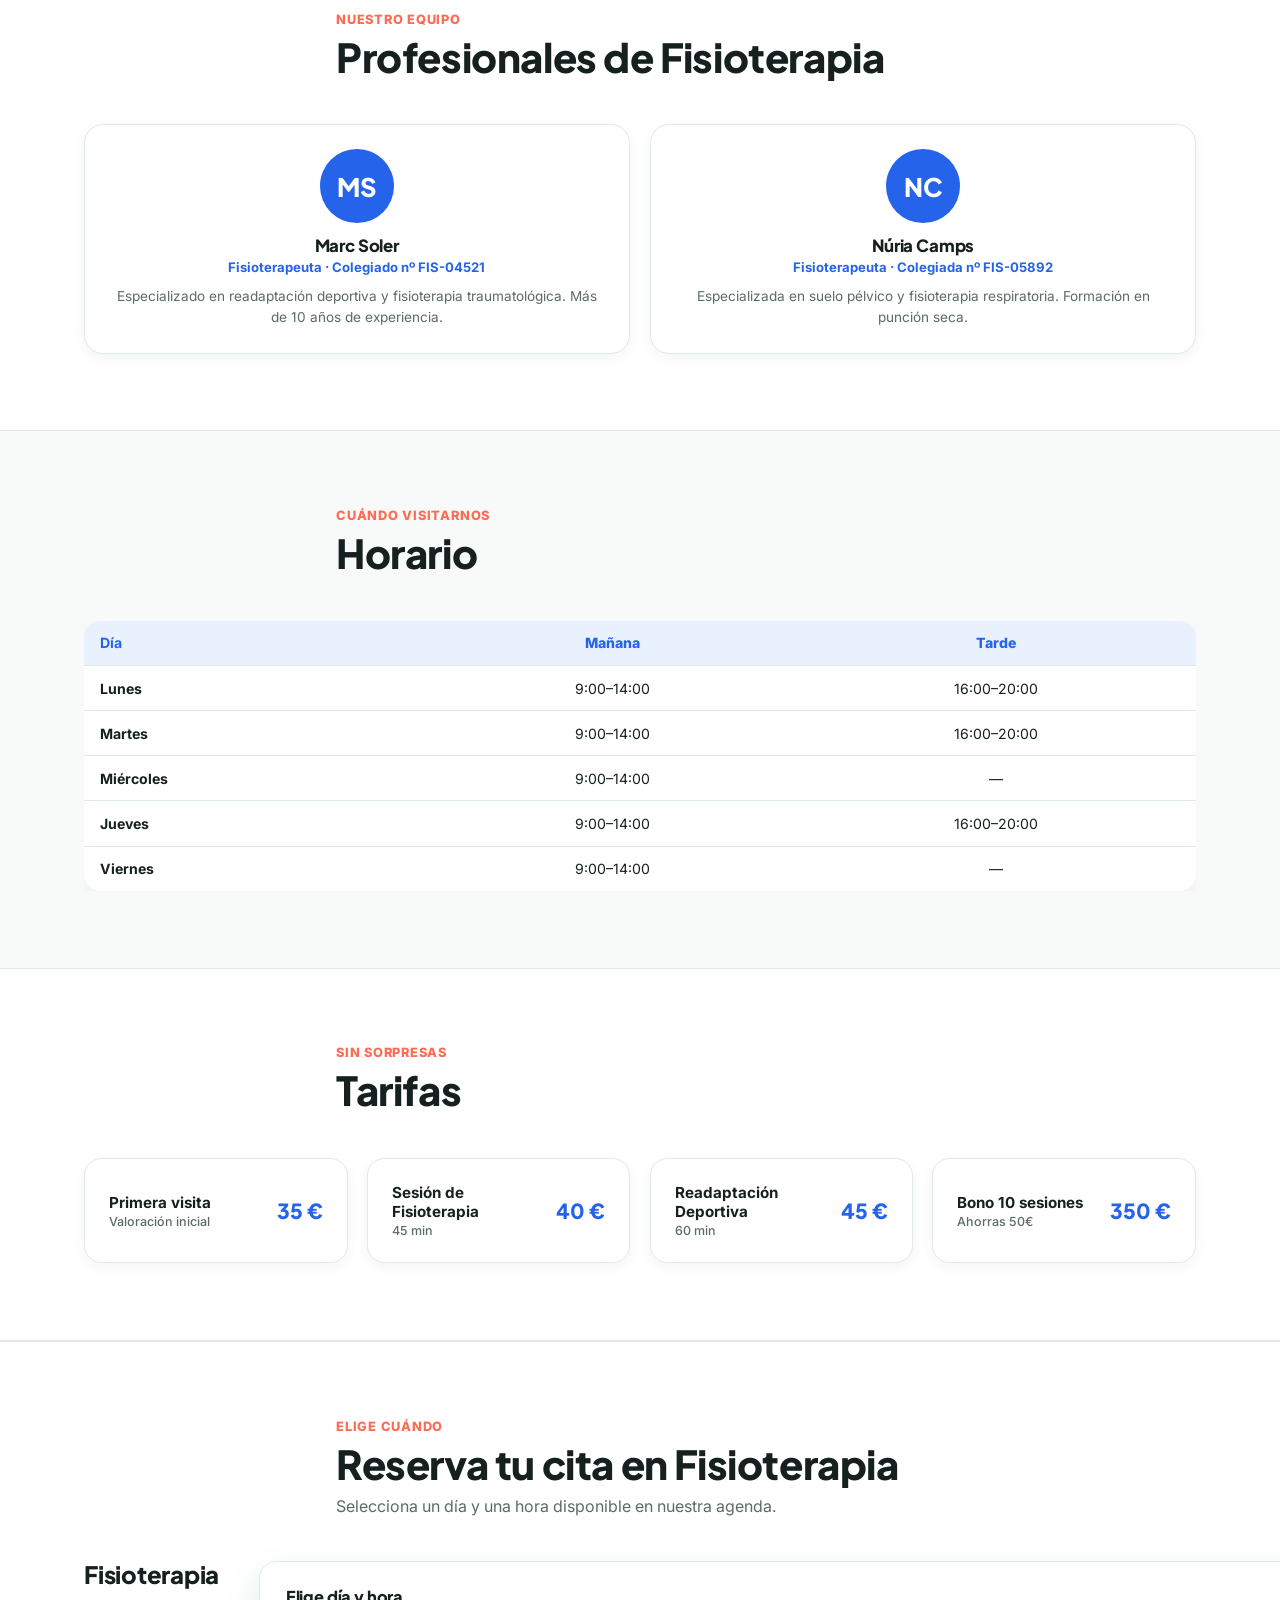
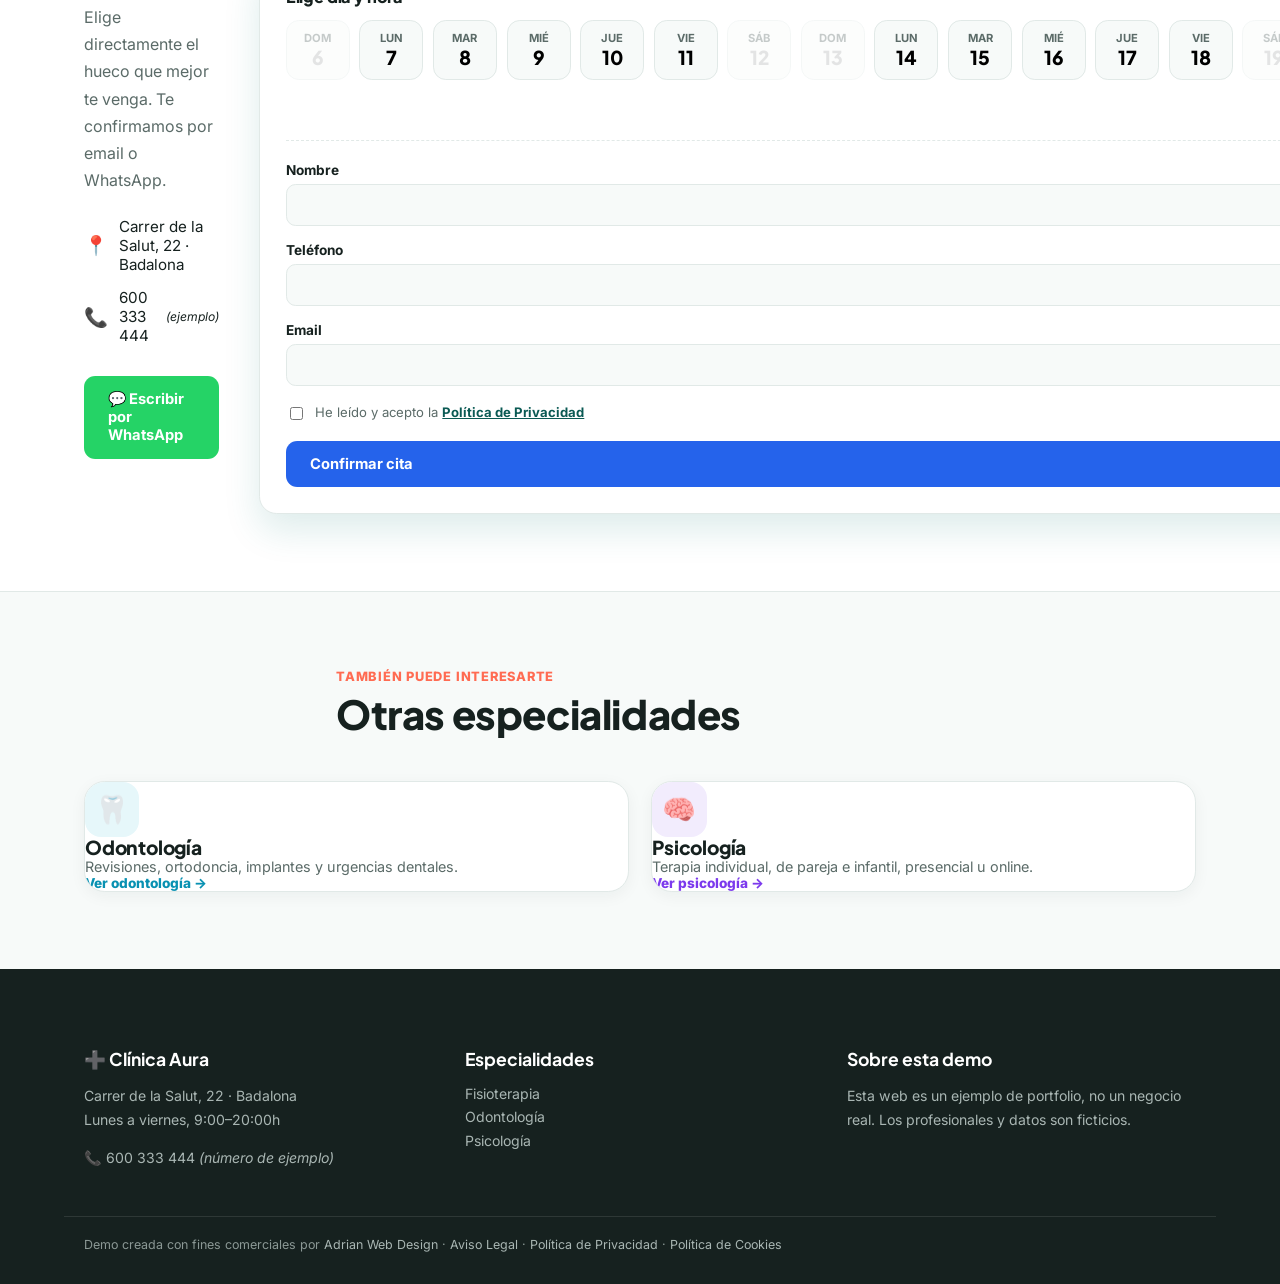
==== commit aeb861b7: "Anade fotos a las tarjetas de especialidad y a los 18 tratamientos" ====
--- a/fisioterapia.html
+++ b/fisioterapia.html
@@ -57,12 +57,30 @@
       <h2>Tratamientos</h2>
     </div>
     <div class="grid">
-      <div class="card reveal"><div class="ico">🦵</div><h3>Fisioterapia General</h3><div class="desc">Lesiones musculares, contracturas y dolor de espalda o cervicales.</div></div>
-      <div class="card reveal"><div class="ico">🏃</div><h3>Readaptación Deportiva</h3><div class="desc">Vuelta a la actividad física tras una lesión, de forma progresiva y segura.</div></div>
-      <div class="card reveal"><div class="ico">🌸</div><h3>Suelo Pélvico</h3><div class="desc">Tratamiento especializado en incontinencia y recuperación postparto.</div></div>
-      <div class="card reveal"><div class="ico">📍</div><h3>Punción Seca</h3><div class="desc">Técnica invasiva para liberar puntos de tensión muscular profunda.</div></div>
-      <div class="card reveal"><div class="ico">🫁</div><h3>Fisioterapia Respiratoria</h3><div class="desc">Para mejorar la capacidad pulmonar en procesos respiratorios.</div></div>
-      <div class="card reveal"><div class="ico">🩹</div><h3>Vendaje Neuromuscular</h3><div class="desc">Apoyo muscular y articular durante la recuperación o la actividad.</div></div>
+      <div class="card treatment reveal">
+        <div class="card-photo"><img src="assets/servicio-fisio-general.jpg" alt="Fisioterapeuta tratando la espalda de un paciente" loading="lazy"></div>
+        <div class="card-body"><h3>Fisioterapia General</h3><div class="desc">Lesiones musculares, contracturas y dolor de espalda o cervicales.</div></div>
+      </div>
+      <div class="card treatment reveal">
+        <div class="card-photo"><img src="assets/servicio-fisio-deportiva.jpg" alt="Fisioterapeuta aplicando vendaje en la rodilla de una deportista" loading="lazy"></div>
+        <div class="card-body"><h3>Readaptación Deportiva</h3><div class="desc">Vuelta a la actividad física tras una lesión, de forma progresiva y segura.</div></div>
+      </div>
+      <div class="card treatment reveal">
+        <div class="card-photo"><img src="assets/servicio-fisio-suelo.jpg" alt="Ejercicio de fortalecimiento con fitball" loading="lazy"></div>
+        <div class="card-body"><h3>Suelo Pélvico</h3><div class="desc">Tratamiento especializado en incontinencia y recuperación postparto.</div></div>
+      </div>
+      <div class="card treatment reveal">
+        <div class="card-photo"><img src="assets/servicio-fisio-puncion.jpg" alt="Técnica de punción seca en la espalda" loading="lazy"></div>
+        <div class="card-body"><h3>Punción Seca</h3><div class="desc">Técnica invasiva para liberar puntos de tensión muscular profunda.</div></div>
+      </div>
+      <div class="card treatment reveal">
+        <div class="card-photo"><img src="assets/servicio-fisio-respiratoria.jpg" alt="Ejercicio de respiración diafragmática" loading="lazy"></div>
+        <div class="card-body"><h3>Fisioterapia Respiratoria</h3><div class="desc">Para mejorar la capacidad pulmonar en procesos respiratorios.</div></div>
+      </div>
+      <div class="card treatment reveal">
+        <div class="card-photo"><img src="assets/servicio-fisio-vendaje.jpg" alt="Aplicación de vendaje neuromuscular en el hombro" loading="lazy"></div>
+        <div class="card-body"><h3>Vendaje Neuromuscular</h3><div class="desc">Apoyo muscular y articular durante la recuperación o la actividad.</div></div>
+      </div>
     </div>
   </div>
 </section>
--- a/clinica.css
+++ b/clinica.css
@@ -151,6 +151,11 @@
 .spec-card.fisio .ico { background: #eaf1fe; }
 .spec-card.odonto .ico { background: #e6f7fa; }
 .spec-card.psico .ico { background: #f2ecfd; }
+.spec-card { padding: 0; gap: 0; overflow: hidden; }
+.spec-card-photo { aspect-ratio: 4/3; overflow: hidden; }
+.spec-card-photo img { width: 100%; height: 100%; object-fit: cover; transition: transform 0.4s ease; }
+.spec-card:hover .spec-card-photo img { transform: scale(1.06); }
+.spec-card-body { padding: 1.5rem 1.6rem 1.7rem; display: flex; flex-direction: column; gap: 0.7rem; flex-grow: 1; }
 .spec-card h3 { font-size: 1.2rem; }
 .spec-card p { font-size: 0.9rem; color: var(--ink-suave); margin: 0; flex-grow: 1; }
 .spec-card .go { font-size: 0.85rem; font-weight: 800; display: flex; align-items: center; gap: 0.3rem; }
@@ -174,6 +179,13 @@
 .card .ico { font-size: 1.9rem; width: 3rem; height: 3rem; display: flex; align-items: center; justify-content: center; background: var(--accent-bg); border-radius: 0.8rem; }
 .card h3 { font-size: 1.02rem; font-family: "Inter", sans-serif; font-weight: 800; }
 .card .desc { font-size: 0.87rem; color: var(--ink-suave); flex-grow: 1; }
+
+/* Tratamientos con foto */
+.card.treatment { padding: 0; gap: 0; overflow: hidden; }
+.card.treatment .card-photo { aspect-ratio: 4/3; overflow: hidden; }
+.card.treatment .card-photo img { width: 100%; height: 100%; object-fit: cover; transition: transform 0.4s ease; }
+.card.treatment:hover .card-photo img { transform: scale(1.06); }
+.card.treatment .card-body { padding: 1.2rem 1.3rem 1.4rem; display: flex; flex-direction: column; gap: 0.55rem; flex-grow: 1; }
 
 /* Profesionales */
 .pro-grid { display: grid; grid-template-columns: repeat(auto-fit, minmax(15.5rem, 1fr)); gap: 1.3rem; }
